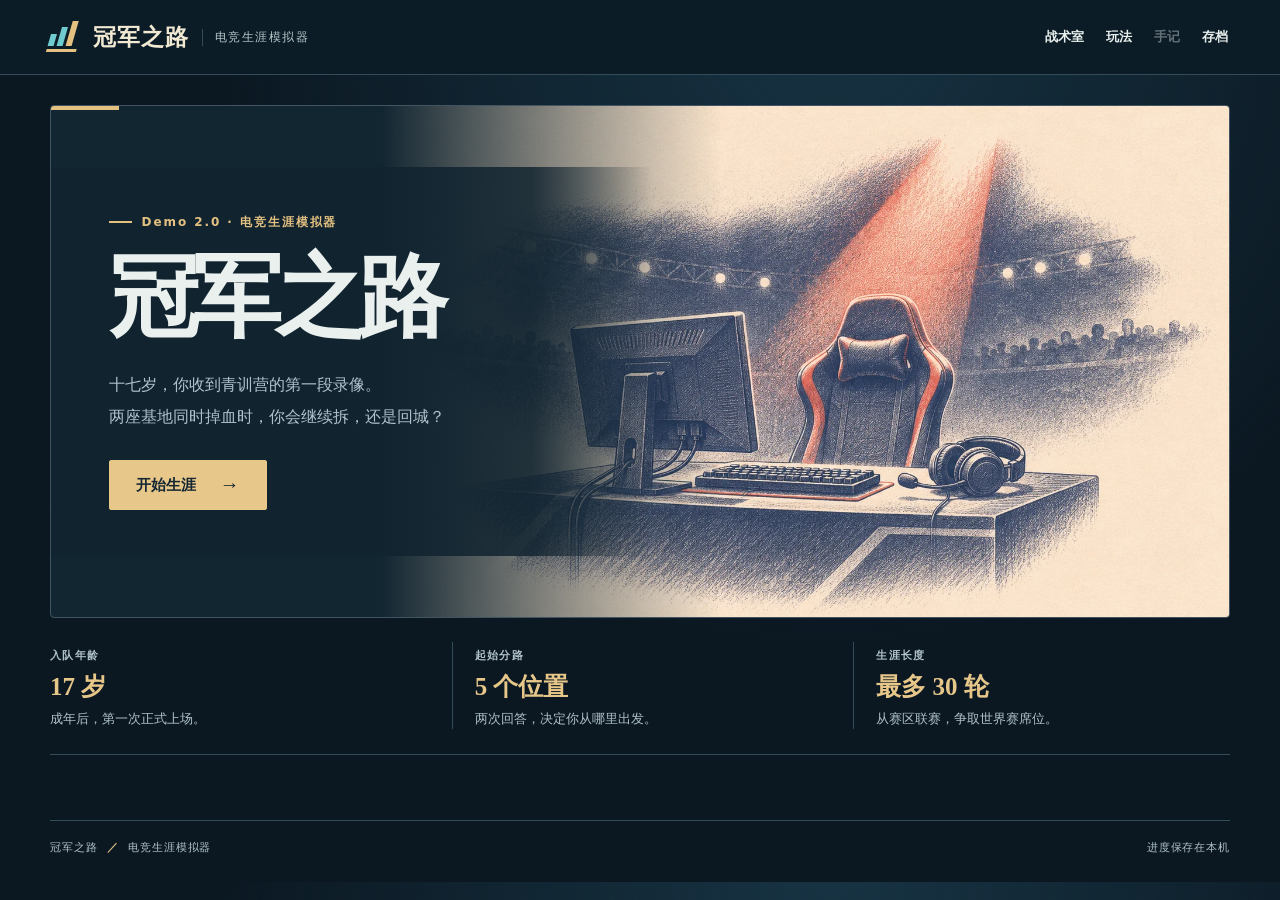
==== demo2/index.html @ 8b39cbb3 "Publish playable Demo 2.0 at /demo2/" ====
<!doctype html>
<html lang="zh-Hans">
<head>
<meta charset="utf-8">
<meta name="viewport" content="width=device-width,initial-scale=1">
<link rel="icon" href="data:image/svg+xml,%3Csvg xmlns='http://www.w3.org/2000/svg' viewBox='0 0 40 40'%3E%3Crect width='40' height='40' rx='8' fill='%2312232f'/%3E%3Cpath d='M6 30l4-11h5l-4 11zm10 0 6-18h5l-6 18z' fill='%237dd5d5'/%3E%3Cpath d='m25 30 8-24h5l-8 24z' fill='%23ecc88a'/%3E%3C/svg%3E">
<meta name="theme-color" content="#101c2a">
<title>冠军之路 Demo 2.0 · 电竞生涯模拟器</title>
<meta name="description" content="十七岁加入青训，从第一场试训打到世界赛。手机打开即可开始你的电竞生涯。">
<link rel="stylesheet" href="app-93e7c6ba1164.css">
</head>
<body>
<header class="mast"><div class="mast-inner">
 <div class="brand"><span class="mark" aria-hidden="true"><i></i><i></i><i></i></span><span>冠军之路</span><span class="brand-sub">电竞生涯模拟器</span></div>
 <nav aria-label="游戏工具"><button id="labBtn" class="nav-btn">战术室</button><button id="helpBtn" class="nav-btn">玩法</button><button id="journalBtn" class="nav-btn" disabled>手记</button><button id="fileBtn" class="nav-btn">存档</button></nav>
</div></header>
<main id="app"></main>
<footer><span>冠军之路 <b>／</b> 电竞生涯模拟器</span><span>进度保存在本机</span></footer>
<dialog id="modal"><div class="modal-head"><h2 id="modalTitle"></h2><button id="closeModal" aria-label="关闭窗口">×</button></div><div id="modalBody"></div></dialog>
<input id="loadFile" type="file" accept=".json,application/json" hidden>

<script src="game-a898cfb5c86a.js"></script>
</body>
</html>
---- demo2/app-93e7c6ba1164.css ----
*{box-sizing:border-box}
:root{--ink:#242f46;--muted:#59606a;--red:#a63e2d;--paper:#faf3e6;--line:#c8bcaa;--blue:#28354d;--serif:"Songti SC","Noto Serif CJK SC","STSong","SimSun",serif;--sans:"Microsoft YaHei","PingFang SC",system-ui,sans-serif}
body{margin:0;color:var(--ink);background-color:#f6efdf;background-image:repeating-linear-gradient(11deg,transparent 0 3px,#865d3304 3px 4px),radial-gradient(ellipse at 70% 5%,#fff9ed 0%,transparent 70%);font-family:var(--sans);font-size:15px;line-height:1.65}
button,select,input{font:inherit;color:inherit}
button{cursor:pointer}
button:focus-visible,select:focus-visible,summary:focus-visible{outline:3px solid #bd533d;outline-offset:4px}
button:disabled{opacity:.4;cursor:default}
.mast{border-bottom:1px solid var(--ink)}
.mast-inner,main,footer{max-width:1280px;margin:0 auto;width:calc(100% - 100px)}
.mast-inner{height:74px;display:flex;align-items:center;justify-content:space-between;gap:20px}
.brand,nav{display:flex;align-items:center}
.brand{gap:13px;font: bold 23px var(--serif);letter-spacing:.04em}
.brand-sub{border-left:1px solid var(--line);padding-left:12px;font:12px var(--sans);color:var(--muted);letter-spacing:.13em}
.mark{display:flex;align-items:flex-end;gap:3px;transform:skew(-16deg);width:30px;height:29px;padding-bottom:3px;border-bottom:3px solid var(--red)}
.mark i{width:6px;background:var(--ink);height:12px}.mark i:nth-child(2){height:19px}.mark i:last-child{height:25px;background:var(--red)}
nav{gap:18px}.nav-btn,.text-btn{background:none;border:0;font-weight:600;padding:7px 2px}.nav-btn{font-size:13px}.nav-btn:hover:not(:disabled),.text-btn:hover{color:var(--red)}
main{min-height:calc(100vh - 155px);padding:30px 0 36px}
footer{border-top:1px solid var(--line);padding:18px 0 25px;display:flex;align-items:center;justify-content:space-between;font-size:11px;color:var(--muted);letter-spacing:.08em}footer b{color:var(--red);margin:0 5px}
.hero{position:relative;isolation:isolate;overflow:hidden;border:1px solid #a5947b;min-height:clamp(475px,57vh,660px);display:grid;align-items:center;background:var(--paper)}
.hero:before,.cover-line:before{content:"";position:absolute;z-index:2;top:0;left:0;width:68px;height:4px;background:var(--red)}
.hero-art{position:absolute;inset:0 0 0 auto;width:72%;height:100%;object-fit:cover;object-position:50% 55%;z-index:-1;mix-blend-mode:multiply;mask-image:linear-gradient(90deg,transparent 0%,#000 23%);}
.hero-words{padding:46px clamp(24px,4.5vw,72px);width:51%;position:relative}
.kicker{font-size:12px;font-weight:700;letter-spacing:.16em;color:var(--red);display:flex;align-items:center;gap:10px;margin:0 0 14px}.kicker:before{content:"";height:2px;width:23px;background:currentColor}
h1,h2,h3,p{margin:0}h1,h2,h3{font-family:var(--serif)}
.hero h1{font-size:clamp(62px,7vw,105px);font-weight:900;letter-spacing:-.075em;line-height:1.15;margin:0 0 20px;white-space:nowrap}
.lede{font-size:16px;line-height:1.95;max-width:29em;color:#424950}
.primary,.secondary{display:inline-flex;align-items:center;justify-content:center;gap:24px;padding:12px 20px;border:1px solid var(--red);background:var(--red);color:#fffaf0;font-weight:bold;min-height:46px;border-radius:2px}
.primary:hover{background:#8e3325}.secondary{background:transparent;border-color:var(--line);color:var(--ink)}.secondary:hover{background:#ebe1cf}
.arrow{font:normal 1.3em/1 Georgia,serif}.hero .primary{margin-top:28px;min-width:158px}
.overview{display:grid;grid-template-columns:repeat(3,1fr);border-bottom:1px solid var(--line);padding:24px 0 25px;gap:25px}
.overview>div{border-left:1px solid var(--line);padding-left:22px}.overview>div:first-child{padding-left:0;border:0}
.overview small,.mini{font-size:11px;font-weight:650;letter-spacing:.12em;color:var(--muted)}
.overview strong{display:block;font:700 25px var(--serif);margin:3px 0 5px}.overview p{font-size:13px;color:var(--muted)}
.setup,.ending{position:relative;background:var(--paper);border:1px solid var(--line);padding:clamp(23px,4vw,52px)}
.setup{max-width:970px;margin:0 auto}.setup h1,.ending h1{font-size:clamp(32px,4vw,55px);line-height:1.22}.intro{color:var(--muted);margin-top:8px}
.form-area{display:grid;grid-template-columns:1fr 1.15fr;gap:36px;margin:29px 0}.field-title{font-size:18px;margin-bottom:10px}
.portraits{display:grid;grid-template-columns:1fr 1fr;gap:10px}
.portrait-choice,.origin-choice,.menu-list button{border:1px solid var(--line);background:#fbf6ec;text-align:left;border-radius:2px}
.portrait-choice{overflow:hidden;padding:0 0 7px;text-align:center;font-size:14px;font-weight:bold}.portrait-choice img{width:100%;height:160px;object-fit:cover;object-position:50% 30%;mix-blend-mode:multiply;display:block;margin-bottom:5px}
button[aria-pressed=true]{border:2px solid var(--red);background:#f6e8d7}
.origins{display:grid;gap:7px}.origin-choice{padding:8px 13px;display:flex;justify-content:space-between;align-items:center;gap:6px}.origin-choice small{font-size:11px;color:var(--muted)}.origin-desc{font-size:13px;margin-top:9px;color:var(--muted)}
.action-row{display:flex;align-items:center;justify-content:space-between;gap:15px;margin-top:20px}.action-group{display:flex;gap:10px;flex-wrap:wrap}
.game-top{display:flex;justify-content:space-between;align-items:center;gap:12px;margin-bottom:16px}.chapter-tag{font-size:13px;font-weight:bold;letter-spacing:.12em;color:var(--red)}.round{font-size:13px;color:var(--muted);font-variant-numeric:tabular-nums}
.progress{height:3px;background:#d8cebd;margin-bottom:20px}.progress i{display:block;background:var(--red);height:100%}
.game-grid{display:grid;grid-template-columns:minmax(0,1fr) 270px;gap:22px;align-items:start}
.story,.file-card,.receipt{border:1px solid var(--line);background:var(--paper)}
.scene-head{display:grid;grid-template-columns:1.25fr 1fr;align-items:stretch;min-height:166px;border-bottom:1px solid var(--line);overflow:hidden}
.scene-heading{padding:clamp(18px,2.4vw,33px);align-self:center}
.scene-head h1,.receipt h1{font-size:clamp(27px,3.2vw,46px);letter-spacing:-.045em;line-height:1.24}
.scene-head img{width:100%;height:100%;min-height:155px;max-height:210px;object-fit:cover;mix-blend-mode:multiply;mask-image:linear-gradient(90deg,transparent 0%,#000 13%)}
.scene-head .kicker{margin-bottom:8px}.story-inner,.receipt{padding:clamp(17px,2.4vw,32px)}
.body-copy{font-size:16px;line-height:1.86;white-space:pre-line}.routine{margin:13px 0 0;border-left:2px solid var(--line);padding-left:10px;color:var(--muted);font-size:12px}
.choices{display:grid;gap:9px;margin-top:20px}.choice{display:grid;grid-template-columns:minmax(0,1fr) auto;align-items:center;text-align:left;gap:14px;padding:12px 15px;border:1px solid var(--line);border-left:3px solid #9f9a91;border-radius:2px;background:#fffaf0;min-height:58px}.choice:hover{border-color:var(--red);background:#f8ecdd}.choice strong{display:block;font-size:16px}.choice small{display:block;color:var(--muted);font-size:12px;font-weight:400;margin-top:2px}.choice .odds{font-size:12px;font-weight:700;color:var(--red);white-space:nowrap}.choice .arrow{color:var(--muted)}.chance-detail{font-size:11px!important;color:#736052!important}
.file-card{position:relative;overflow:hidden}.file-title{display:flex;align-items:center;justify-content:space-between;padding:11px 17px;background:var(--blue);color:#fff7e9}.file-title h2{font:700 16px var(--serif)}.file-title span{font-size:12px}
.profile-art{position:relative;height:157px;overflow:hidden;border-bottom:1px solid var(--line);background:linear-gradient(120deg,#eadbc3,#f9f1e4)}.profile-art img{width:100%;height:100%;object-fit:contain;mix-blend-mode:multiply}.badge-team{position:absolute;left:12px;bottom:9px;background:var(--paper);border:1px solid var(--line);padding:2px 6px;font-size:11px}
.file-content{padding:13px 16px 16px}.file-label{font-size:12px;color:var(--muted);margin-bottom:9px}.stats{display:grid;grid-template-columns:1fr 1fr;gap:11px 15px}.stat-label{display:flex;justify-content:space-between;align-items:baseline;gap:8px;font-size:13px}.stat-label b{font:700 18px Georgia,serif}.stat-line{height:4px;margin-top:4px;background:#ded4c4}.stat-line i{display:block;height:100%;background:#475973}.stat:nth-child(4) .stat-line i{background:#a14c37}
.file-link{margin-top:13px;width:100%;background:transparent;border:0;border-top:1px solid var(--line);padding:10px 0 0;text-align:left;font-size:12px;font-weight:bold}
.receipt{border-top:3px solid var(--red);min-height:325px}.receipt h1{margin:6px 0 16px}.receipt .body-copy{margin:12px 0}.delta{display:flex;flex-wrap:wrap;gap:6px}.delta span,.tag{display:inline-block;background:#e8e9dd;padding:3px 8px;color:#384d45;font-size:12px}.delta span.down{background:#f0dfd4;color:#883e32}.resolution{font-size:13px;color:var(--muted);margin:12px 0}.receipt .primary{margin-top:20px}
.ending{display:grid;grid-template-columns:minmax(0,1.4fr) 1fr;gap:30px}.ending-art{width:100%;height:100%;min-height:270px;max-height:520px;object-fit:contain;mix-blend-mode:multiply}.end-lede{margin:15px 0;line-height:1.8;font-size:17px}.end-stats{border-block:1px solid var(--line);display:flex;gap:12px 22px;flex-wrap:wrap;padding:12px 0;margin:19px 0}.end-attributes{margin:0 0 20px}.end-attributes .stats{grid-template-columns:repeat(4,1fr)}.end-stats b{font-weight:700}.end-stats span{font-size:13px}
.timeline{border-left:2px solid var(--line);padding-left:18px;margin:13px 0}.timeline p{margin:11px 0;font-size:13px;color:var(--muted)}.timeline strong{color:var(--ink)}
dialog{max-width:min(640px,calc(100% - 24px));width:620px;max-height:85dvh;overflow:auto;background:var(--paper);color:var(--ink);border:1px solid var(--ink);padding:0;box-shadow:0 14px 60px #20283e30}
dialog::backdrop{background:#17203580}.modal-head{display:flex;justify-content:space-between;align-items:center;padding:12px 21px;border-bottom:1px solid var(--line);position:sticky;top:0;background:var(--paper);z-index:1}.modal-head h2{font-size:22px}.modal-head button{font-size:23px;line-height:1;background:none;border:0;padding:4px 8px}#modalBody{padding:20px}#modalBody p{margin:0 0 12px}#modalBody h3{font-size:18px;margin:16px 0 4px}#modalBody h3:first-child{margin-top:0}
.menu-list{display:grid;gap:8px}.menu-list button{padding:11px 14px}.menu-list button:hover{border-color:var(--red)}.menu-list small{display:block;color:var(--muted)}
.logs{display:grid;gap:10px}.log{border-bottom:1px solid var(--line);padding:0 0 12px}.log summary{cursor:pointer;font-weight:700}.log summary small{font-size:11px;color:var(--red);padding-right:8px}.log p{font-size:14px;margin:6px 0!important}.log .auto{color:var(--muted);font-size:12px}.save-warning{background:#f2d9c5;color:#723725;padding:8px 14px;font-size:13px;border:1px solid #bb8c6a;margin:8px 0}.empty{color:var(--muted)}
@media(max-width:960px){.mast-inner,main,footer{width:calc(100% - 48px)}.game-grid{grid-template-columns:minmax(0,1fr) 211px;gap:14px}.hero-words{width:56%}.form-area{gap:18px}.scene-head{grid-template-columns:1.15fr .8fr}.overview{gap:16px}}
@media(max-width:700px){.mast-inner,main,footer{width:calc(100% - 28px)}.mast-inner{height:60px;gap:9px}.brand{font-size:19px;gap:9px}.brand-sub{display:none}.mark{transform:scale(.85) skew(-16deg);margin-right:-3px}.nav-btn{font-size:12px}nav{gap:11px}main{padding:16px 0 26px}.hero{display:block;min-height:0;padding-top:clamp(190px,56vw,315px)}.hero-art{inset:0 0 auto;width:100%;height:clamp(220px,66vw,360px);object-position:50% 52%;mask-image:linear-gradient(180deg,#000 74%,transparent 100%)}.hero-words{width:100%;padding:10px 22px 27px}.hero h1{font-size:clamp(48px,13vw,75px);margin-bottom:10px}.hero .kicker{margin:0 0 6px}.lede{font-size:14px;max-width:32em}.hero .primary{margin-top:16px}.overview{padding:16px 0;gap:7px}.overview>div{padding-left:9px}.overview strong{font-size:19px}.overview p{font-size:11px}.overview small{font-size:10px}footer{font-size:10px}
.form-area{grid-template-columns:1fr;gap:18px;margin:16px 0}.portrait-choice img{height:99px;object-fit:contain}.action-row{align-items:flex-end}.game-grid{display:flex;flex-direction:column;gap:15px}.game-grid>*{width:100%}.file-card{display:grid;grid-template-columns:95px 1fr}.file-title{grid-column:1/-1;padding:6px 12px}.profile-art{height:auto;min-height:108px;border-bottom:0;border-right:1px solid var(--line)}.file-content{padding:7px 11px}.file-label{margin-bottom:3px}.stats{gap:5px 10px}.file-link{margin-top:7px;padding-top:4px}.game-top{margin-bottom:8px}.progress{margin-bottom:12px}.scene-head{min-height:109px;grid-template-columns:1.3fr .8fr}.scene-head img{min-height:110px;max-height:150px}.scene-head h1{font-size:26px}.scene-heading{padding:15px}.scene-head .kicker{font-size:10px;margin-bottom:5px}.body-copy{font-size:15px}.choices{gap:7px;margin-top:15px}.choice{padding:10px;gap:6px}.choice strong{font-size:15px}.choice small{line-height:1.55}.badge-team{left:3px;bottom:3px;max-width:95%;font-size:10px}.ending{grid-template-columns:1fr;gap:12px}.ending-art{max-height:205px;min-height:0;grid-row:1}.ending .action-group{gap:8px}.primary,.secondary{padding:10px 15px}.round{font-size:12px}.kicker{font-size:11px}}
@media(prefers-reduced-motion:no-preference){button{transition:background-color .14s,border-color .14s}}

.finances,.honors{display:grid;grid-template-columns:1fr 1fr;gap:12px;margin-top:15px;padding-top:11px;border-top:1px solid var(--line)}
.finances small{display:block;color:var(--muted);font-size:11px}.finances b{font:700 21px var(--serif)}.finances em{font:normal 11px var(--sans)}.cashline{font-size:11px;color:var(--muted);margin-top:4px}.honors{margin-top:8px;padding-top:8px;font-size:12px}.honors b{margin-left:5px;color:#805620}
.passage{padding:0 0 12px;margin-bottom:13px;border-bottom:1px solid var(--line);font-size:13px;color:var(--muted);line-height:1.75}.passage b{font-weight:600;color:var(--red);margin-right:10px}
.choice{grid-template-columns:minmax(0,1fr) minmax(60px,auto)}.choice.has-sign{grid-template-columns:38px minmax(0,1fr) minmax(60px,auto);gap:12px}.choice .odds{font-size:18px;align-self:center;text-align:right;line-height:1.1;font-family:Georgia,var(--serif)}.choice .odds small{font:10px var(--sans);color:#776a5b;margin-top:5px}.choice:disabled{opacity:1;color:#6b6b66;border-color:#d8cebd;background:#f3eee4;cursor:default}.choice.chosen{background:#fcf2df;border-color:#ad705a;border-left-color:var(--red);color:var(--ink)}.choice.chosen .odds{color:var(--red)}
.action-sign{width:36px;height:36px;display:grid;place-items:center;border-radius:7px;background:#e6e2d7;color:#34435c;border:1px solid #c1b8a7}.action-sign svg{width:24px;height:24px;fill:none;stroke:currentColor;stroke-linejoin:round;stroke-linecap:round;stroke-width:1.7}.action-sign.flash,.action-sign.arrow{color:#8d5711;background:#f7df9c;border-color:#d8bb75}.action-sign.flash svg,.action-sign.cleanse svg{fill:currentColor;stroke-width:.6}.action-sign.cleanse{background:#cfe3e1;color:#236368;border-color:#9fbab9}.action-sign.contract{background:#efdac5;color:#79533a}
.inline-result{position:relative;margin-top:18px;padding:18px 20px;border-left:3px solid var(--red);background:#f1e5d5;outline:none;display:grid;gap:12px;scroll-margin:12px}.inline-result:has(.result-art){grid-template-columns:minmax(0,1.4fr) minmax(100px,1fr)}.inline-result .kicker{margin:0 0 6px}.inline-result .delta{margin-top:8px}.inline-result .body-copy{font-size:15px}.result-art{width:100%;height:auto;max-height:205px;align-self:center;object-fit:contain;border-radius:2px}.roll-line,.money-result{display:block;font-size:12px;color:#625243;margin-top:6px}.result-next{grid-column:1/-1}.world-win{background:#f8ead0;border-left-color:#b1862d}.end-attributes .finances{max-width:330px}
@media(max-width:700px){.choice.has-sign{grid-template-columns:28px minmax(0,1fr) 56px;gap:7px}.action-sign{width:28px;height:28px;border-radius:5px}.action-sign svg{width:19px;height:19px}.choice .odds{font-size:16px}.inline-result:has(.result-art){grid-template-columns:1fr}.result-art{max-height:170px}.inline-result{padding:13px}.honors,.finances{margin-top:7px;padding-top:7px}.profile-art{align-self:stretch}.finances b{font-size:16px}}
@media(prefers-reduced-motion:no-preference){.inline-result{animation:ink-in .28s ease-out}.choice.chosen .action-sign{animation:stamp-in .25s ease-out}.world-win .result-art{animation:gold-in .55s ease-out}@keyframes ink-in{from{opacity:.2;transform:translateY(-5px)}to{opacity:1;transform:none}}@keyframes stamp-in{from{transform:scale(1.15)}to{transform:scale(1)}}@keyframes gold-in{from{filter:brightness(1.28)}to{filter:brightness(1)}}}
.story-column{min-width:0}.recent-pages{margin:15px 0 0;padding:12px 16px;border-left:2px solid var(--line);color:var(--muted)}.recent-pages h2{font:700 14px var(--serif);margin:0 0 5px;color:var(--ink)}.recent-pages summary{cursor:pointer;font-size:13px}.recent-pages summary small{margin-right:8px;color:var(--red)}.recent-pages p{font-size:13px;padding:5px 0 7px}
.odds-notes{margin-top:10px;color:var(--muted);font-size:12px}.odds-notes summary{cursor:pointer}.odds-notes p{margin:4px 0}.odds-notes b{font-weight:600}
.result-pictures{align-self:center;min-width:0}.result-pictures .result-art{display:block}.result-pictures details{font-size:12px;color:var(--muted);margin-top:5px}.result-pictures summary{cursor:pointer}.rain-panorama{display:block;width:100%;height:auto;margin-top:6px;border-radius:2px}

.live-grid{align-items:start;column-gap:26px}.live-grid .file-card{position:sticky;top:14px;overflow:visible}.file-card{background:#f9f2e5}.career-feed{min-width:0;position:relative;padding-left:20px;border-left:2px solid #c9bba4}.carry,.radio,.next-decision{position:relative}.carry:before,.radio:before,.next-decision:before{position:absolute;content:"";width:9px;height:9px;border:2px solid var(--red);border-radius:50%;background:var(--paper);left:-27px;top:16px}.carry{padding:10px 0 15px;border-bottom:1px solid var(--line)}.carry-meta,.radio-head{display:flex;align-items:center;gap:10px}.carry-meta{justify-content:space-between;color:var(--muted);font-size:11px;margin-bottom:9px}.carry-meta span:first-child{color:var(--red);font-weight:700}.carry-layout{display:grid;grid-template-columns:minmax(0,1fr) minmax(135px,34%);align-items:start;gap:16px}.carry-layout:not(:has(figure,img)){display:block}.carry h2{font:700 clamp(23px,3vw,35px)/1.2 var(--serif);margin-bottom:8px;letter-spacing:-.035em}.carry p{font-size:15px;line-height:1.8}.carry .delta{margin-top:8px}.carry .roll-line{font-size:11px}
.film-print{margin:0;padding:6px;background:#fffaf0;border:1px solid #d4c6ae;box-shadow:0 2px 5px #4a332012;min-width:0}.film-print img{width:100%;height:auto;display:block;aspect-ratio:3/2;object-fit:cover}.film-print figcaption{padding:5px 3px 2px}.film-print figcaption strong{display:block;font:700 14px var(--serif)}.film-print figcaption span{display:block;font-size:11px;line-height:1.5;color:var(--muted)}.frame-link,.skip-play,.pace-link{font-size:12px;font-weight:600;background:none;border:0;color:var(--red);padding:4px 0}.frame-link{margin-top:5px}.legacy-still{width:100%;max-height:170px;object-fit:contain}.radio{padding:13px 0 8px}.radio-head h2{font:700 14px var(--sans)}.onair{width:7px;height:7px;border-radius:50%;background:var(--red)}.skip-play{margin-left:auto}.messages{display:grid;gap:7px;margin-top:8px}.speech{display:flex;align-items:start;gap:10px}.speaker{color:var(--ink);font-size:12px;min-width:40px;font-weight:700;padding-top:3px}.speaker small{display:block;color:var(--muted);font-size:10px;font-weight:normal}.bubble{font-size:13px;background:#ebe6da;border-radius:1px 10px 10px 10px;padding:6px 11px;max-width:92%}.bubble .delta{display:inline-flex;margin-left:6px}.bubble .delta span{padding:0 4px;font-size:10px}.next-decision{padding:15px 20px 18px;margin-top:10px;background:var(--paper);border:1px solid var(--line)}.next-decision:before{left:-28px}.next-decision h1{font-size:clamp(26px,3.2vw,42px);line-height:1.2;letter-spacing:-.045em}.next-decision .kicker{margin-bottom:4px}.decision-copy{display:flex;gap:16px;align-items:center;margin-top:12px}.decision-copy .body-copy{flex:1;min-width:0;font-size:15px;line-height:1.75}.decision-frame{width:min(28%,175px);max-height:115px;object-fit:cover;object-position:center 37%;border:1px solid var(--line)}.next-decision .choices{margin-top:14px}.next-decision.soon,.speech.soon{display:none}.pace-box{display:flex;gap:10px;align-items:center;justify-content:space-between;margin-top:9px;border-top:1px solid var(--line);padding-top:6px}.pace-link{color:var(--muted)}.pace-box button{font-size:12px}
[data-meter]{position:relative;display:inline-block;font-variant-numeric:tabular-nums}.stat-label b,.finances b,.honors span,.cashline,.end-stats span{position:relative}.meter-change{position:absolute;left:100%;top:-5px;color:#246144;background:#ecf5da;font:700 12px var(--sans);border-radius:3px;padding:0 3px;z-index:3;pointer-events:none}.meter-change.negative{background:#f5ddce;color:#9a3a28}.album-grid{display:grid;grid-template-columns:repeat(2,minmax(0,1fr));gap:12px}.album-grid small,.album-count{font-size:12px;color:var(--muted)}.final-desk>.carry{margin:0 0 16px;padding:16px 22px;border:1px solid var(--line);background:var(--paper)}.final-desk>.carry:before{display:none}.final-desk .ending-art{max-height:480px;min-height:0;height:auto;object-fit:contain;align-self:start;mix-blend-mode:normal}.final-desk .carry-layout{grid-template-columns:minmax(0,1fr) minmax(125px,200px)}
@media(min-width:701px){.live-grid .file-card .stats{padding-right:7px}.live-grid .file-content{padding-right:22px}}
@media(max-width:700px){.live-grid{display:flex;gap:8px}.career-feed{padding-left:12px}.carry:before,.radio:before,.next-decision:before{left:-19px;width:7px;height:7px}.next-decision:before{left:-20px}.live-grid .file-card{position:sticky;top:0;z-index:5;order:-1;display:block;background:#f9f2e5;box-shadow:0 2px 4px #55462a18}.live-grid .file-title,.live-grid .profile-art,.live-grid .file-label,.live-grid .honors,.live-grid .cashline,.live-grid .file-link{display:none}.live-grid .file-content{padding:6px 12px}.live-grid .stats{grid-template-columns:repeat(4,minmax(0,1fr));gap:10px}.live-grid .stat-label{font-size:11px;gap:0}.live-grid .stat-label b{font-size:16px}.live-grid .finances{display:flex;gap:12px;border:0;margin:3px 0 0;padding:0}.live-grid .finances div{display:flex;gap:5px;align-items:baseline}.live-grid .finances small{font-size:10px}.live-grid .finances b{font-size:12px}.live-grid .pace-box{position:absolute;right:7px;bottom:5px;border:0;margin:0;padding:0}.live-grid .pace-box button{font-size:10px}.carry-layout{grid-template-columns:minmax(0,1fr) minmax(70px,27%);gap:8px}.film-print{padding:3px}.carry .film-print figcaption span{display:none}.carry .film-print figcaption strong{font-size:10px}.carry p{font-size:14px}.radio{padding:9px 0 3px}.next-decision{padding:13px 12px}.decision-copy{display:block}.decision-frame{display:none}.next-decision h1{font-size:25px}.album-grid{gap:7px}.final-desk .carry-layout{grid-template-columns:1fr 80px}.meter-change{left:auto;right:0;top:-8px;font-size:10px}}
@media(prefers-reduced-motion:no-preference){.carry{animation:folio .36s ease-out}.speech:not(.soon){animation:bubbleIn .3s ease-out}.next-decision:not(.soon){animation:folio .34s ease-out}.meter-change{animation:tally .82s ease-out forwards}.onair{animation:lamp 1.6s ease-in-out infinite}.stat-line i{transition:width .12s linear}@keyframes folio{from{transform:translateY(5px)}to{opacity:1;transform:none}}@keyframes bubbleIn{from{opacity:.66;transform:translateX(-6px)}to{opacity:1;transform:none}}@keyframes tally{0%{opacity:0;transform:translateY(4px)}20%,70%{opacity:1}100%{opacity:0;transform:translateY(-13px)}}@keyframes lamp{50%{opacity:.45}}}

.frame-strip{display:flex;gap:8px;margin:8px 0;flex-wrap:wrap}.frame-strip button{display:flex;align-items:center;gap:5px;background:#f8efdd;border:1px solid var(--line);padding:3px 7px 3px 3px;color:var(--ink);font-size:11px}.frame-strip img{width:45px;height:30px;object-fit:cover}
.photo-extra{color:var(--muted);font-size:11px;margin:4px 2px 0}.photo-extra summary{cursor:pointer}.photo-extra img{margin-top:4px}.progress i{transition:width .3s ease}@media(prefers-reduced-motion:reduce){.progress i{transition:none}}
:root{color-scheme:dark;--ink:#e9f0ee;--muted:#b0c2cb;--line:#344b59;--paper:#142633;--red:#e4c181;--blue:#1b4051;--serif:"Songti SC","Noto Serif CJK SC","SimSun",serif}
body{background:#0b1822;background-image:radial-gradient(ellipse at 65% 0,#173343 0,transparent 52%);color:var(--ink)}
.mast{background:#0c1c27;border-color:var(--line)}.brand{color:#f2e9d3}.brand-sub{color:#b6c6c9}.mark i{background:#6fcbd0}.mast-inner{gap:8px}.nav-btn{min-height:44px}a,.ref-mini{color:#85d6d9}.hero{background:#122632;border-color:#425461;border-radius:4px}.hero-art{mix-blend-mode:normal;mask-image:linear-gradient(90deg,transparent,#000 40%);object-position:60% 48%}.hero-words{background:linear-gradient(90deg,#10232ff5,#10232fd4 80%,transparent)}.hero .lede,.intro,.origin-desc,.body-copy,.end-lede,.choice small,.overview p,.log p{color:var(--muted)}.primary{color:#152733;background:#e8c78a;border-color:#e8c78a}.primary:hover{background:#f1dba8}.secondary:hover,.nav-btn:hover:not(:disabled){color:#f4d89b;background:#213947}.overview{border-color:var(--line)}.overview strong,.honors b{color:#e6c689}
.setup,.ending,.file-card,dialog,.menu-list button,.film-print,.next-decision,.final-desk>.carry{background:#142633;border-color:var(--line);color:var(--ink)}dialog{max-height:88dvh;width:min(680px,94vw);border-radius:8px}dialog::backdrop{background:#040b11bc}.modal-head{background:#152936;border-color:var(--line)}#closeModal{color:var(--ink)}.setup,.ending,.file-card,.next-decision{border-radius:6px}.portrait-choice,.origin-choice,.choice,.log,.frame-strip button{background:#192f3d;border-color:#3b5260;color:var(--ink)}.portrait-choice[aria-pressed=true],.origin-choice[aria-pressed=true],.choice:hover:not(:disabled){background:#284250;border-color:#d7b778;color:#fff4dc}.portrait-choice img,.profile-art img,.ending-art{mix-blend-mode:normal}.profile-art{background:#18303d}.badge-team{background:#112633;color:#e8d2a1}.stat-line,.progress{background:#344952}.stat-line i,.progress i{background:linear-gradient(90deg,#40aeb8,#89dad2)}.file-title,.file-content{background:transparent;color:var(--ink)}.finances{grid-template-columns:repeat(3,minmax(0,1fr));gap:7px}.finances b{font-family:var(--sans);font-size:15px}.file-label,.money-result,.roll-line,.small,.log .auto,.photo-extra{color:var(--muted)}
.career-feed{border-color:#345164}.decision-copy{display:block}.decision-copy .body-copy{font-size:16px;line-height:1.85;color:#d2dfe3;white-space:pre-line}.decision-frame{width:100%;max-height:295px;object-fit:contain;background:#12212a;display:block;margin:12px 0 0}.choice,.choice.has-sign{grid-template-columns:minmax(0,1fr) 18px;gap:12px;border-left:2px solid #427183;border-radius:4px;text-align:left;min-height:54px}.choice.has-sign{grid-template-columns:34px minmax(0,1fr) 18px}.choice .arrow{color:#d4b77e}.action-sign{background:#1c4352;border-color:#456775;color:#93dee0}.action-sign.flash,.action-sign.arrow,.action-sign.contract{background:#4b3f27;color:#efcf88;border-color:#776445}.action-sign.cleanse{background:#1b4d50;color:#a0e7dd;border-color:#387172}.choice:disabled{background:#20323c;border-color:#40505b;color:#bdc9cb}.bubble{background:#203a48}.delta span{background:#20483e;color:#a1e8ba}.delta .down{background:#4e3038;color:#ffbab1}.meter-change{color:#b7f3bb;background:#214d3b}.meter-change.negative{background:#613442;color:#ffdbd1}.careER-feed .film-print{box-shadow:none}.film-print figcaption span{color:#b5c5c9}.finances b,.stat-label b{font-variant-numeric:tabular-nums}.film-print img{object-fit:contain}.archIVE-beat,.archive-beat{padding:10px 0;border-top:1px solid var(--line)}.archive-beat h3{margin-bottom:6px}.archive-beat a{font-size:14px}.route-line,.board-title,.board-key,.lab-roles{display:flex;align-items:center;gap:10px;flex-wrap:wrap}.route-line{justify-content:space-between;font-size:13px;color:#a5dcde;margin-top:7px}.route-line button,.ref-mini,.lab-roles button,.lab-list button,.lab-out button{min-height:44px;border:1px solid var(--line);background:#192e3a;color:#c8e4e4;border-radius:4px;padding:5px 10px}.rift-board{margin:12px 0;background:#10232d;border:1px solid #3d5e67;padding:10px;border-radius:5px}.rift-board svg{width:100%;max-height:320px;display:block}.board-title{justify-content:space-between;margin-bottom:6px}.board-title strong{font-size:15px;color:#edcd8c}.board-title span,.board-key,.rift-board figcaption p{font-size:12px;color:var(--muted)}.board-key{padding-top:6px}.board-key span:nth-child(1){color:#dfbf7c}.board-key span:nth-child(2){color:#72d5de}.board-key span:nth-child(3){color:#f4a2a0}.route-chooser label{display:grid;gap:4px;font-size:13px;color:var(--muted)}.route-search{border:1px solid var(--line);background:#0e212c;border-radius:4px;padding:11px;color:var(--ink);width:100%}.route-cards,.lab-list,.lab-choices{display:grid;gap:8px;margin-top:10px}.route-entry{position:relative;border:1px solid var(--line);background:#192f3d;border-radius:4px}.route-entry .choice{width:100%;border:0}.ref-mini{margin:0 10px 7px;font-size:12px;min-height:36px}.route-entry[hidden]{display:none}.lab-roles .active{color:#142530;background:#e4c181}.lab-list button{display:grid;grid-template-columns:2em minmax(0,1fr);text-align:left;column-gap:10px}.lab-list button span{color:#e2c589}.lab-list button small{grid-column:2;color:var(--muted)}.lab-out{margin:8px 0}.teammates div{display:grid;grid-template-columns:3em 5em 1fr;gap:7px;padding:6px 0;border-bottom:1px solid var(--line)}.teammates small{color:var(--muted)}
@media(max-width:700px){body{font-size:15px}.mast-inner,main,footer{width:calc(100% - 24px)}.mast-inner{height:50px}.brand{font:700 18px var(--serif);gap:6px}.brand-sub{display:none}nav{gap:6px}.nav-btn{font-size:12px}.mast .mark{width:20px;height:20px;gap:2px}.mast .mark i{width:4px}.mast .mark i:last-child{height:18px}.mast .mark i:nth-child(2){height:15px}main{padding-top:12px}.hero{min-height:460px;display:flex;align-items:flex-end}.hero-art{width:100%;height:69%;inset:0 0 auto;object-fit:cover;mask-image:linear-gradient(180deg,#000 65%,transparent)}.hero-words{width:100%;background:none;padding:150px 18px 24px}.hero h1{font-size:50px}.hero .lede{color:#d5e2e4;font-size:15px}.hero .primary{margin-top:16px}.overview{gap:7px;padding:15px 0}.overview div{padding:0 6px}.overview p{font-size:12px}.career-feed{border:0;padding-left:0;width:100%}.carry:before,.radio:before,.next-decision:before{display:none}.live-grid{display:flex;flex-direction:column;align-items:stretch;gap:5px}.live-grid .file-card{background:#112632f7;border-color:#3c5762;box-shadow:0 3px 12px #09121888}.live-grid .file-content{padding:5px 9px}.live-grid .finances{display:flex;gap:10px;padding-right:0}.live-grid .finances div:nth-child(n+4){display:none}.live-grid .finances small{font-size:10px}.live-grid .pace-box{position:static;justify-content:flex-end;gap:9px;border-top:1px solid #2b4351;margin-top:3px}.live-grid .pace-link{padding:2px 3px;min-height:24px;font-size:11px}.live-grid .stat-label b{font-size:16px}.next-decision{padding:14px}.next-decision h1{font-size:26px;letter-spacing:0}.choice,.choice.has-sign{gap:8px;padding:10px 9px}.decision-frame{display:block;width:100%;max-height:260px}.carry-layout,.final-desk .carry-layout{display:flex;flex-direction:column;gap:8px}.carry-layout figure,.carry-layout .legacy-still{width:100%}.carry p,.carry .film-print figcaption strong{font-size:15px}.carry .film-print figcaption span{display:block;font-size:12px}.album-grid{grid-template-columns:1fr}.final-desk>.carry{padding:12px}.route-line button{font-size:12px}.action-sign{width:31px;height:31px}.rift-board{padding:7px}.speaker{min-width:43px}.bubble{font-size:14px}.pace-link:focus-visible,.ref-mini:focus-visible{outline:2px solid #f4ce89}.end-attributes .finances{max-width:100%}footer{gap:6px;letter-spacing:0}.decision-copy .body-copy{font-size:16px}}
@media(max-width:350px){.mast-inner,main,footer{width:calc(100% - 16px)}nav{gap:3px}.brand{font-size:16px}.next-decision{padding:10px}.live-grid .stats{gap:5px}.hero h1{font-size:43px}}
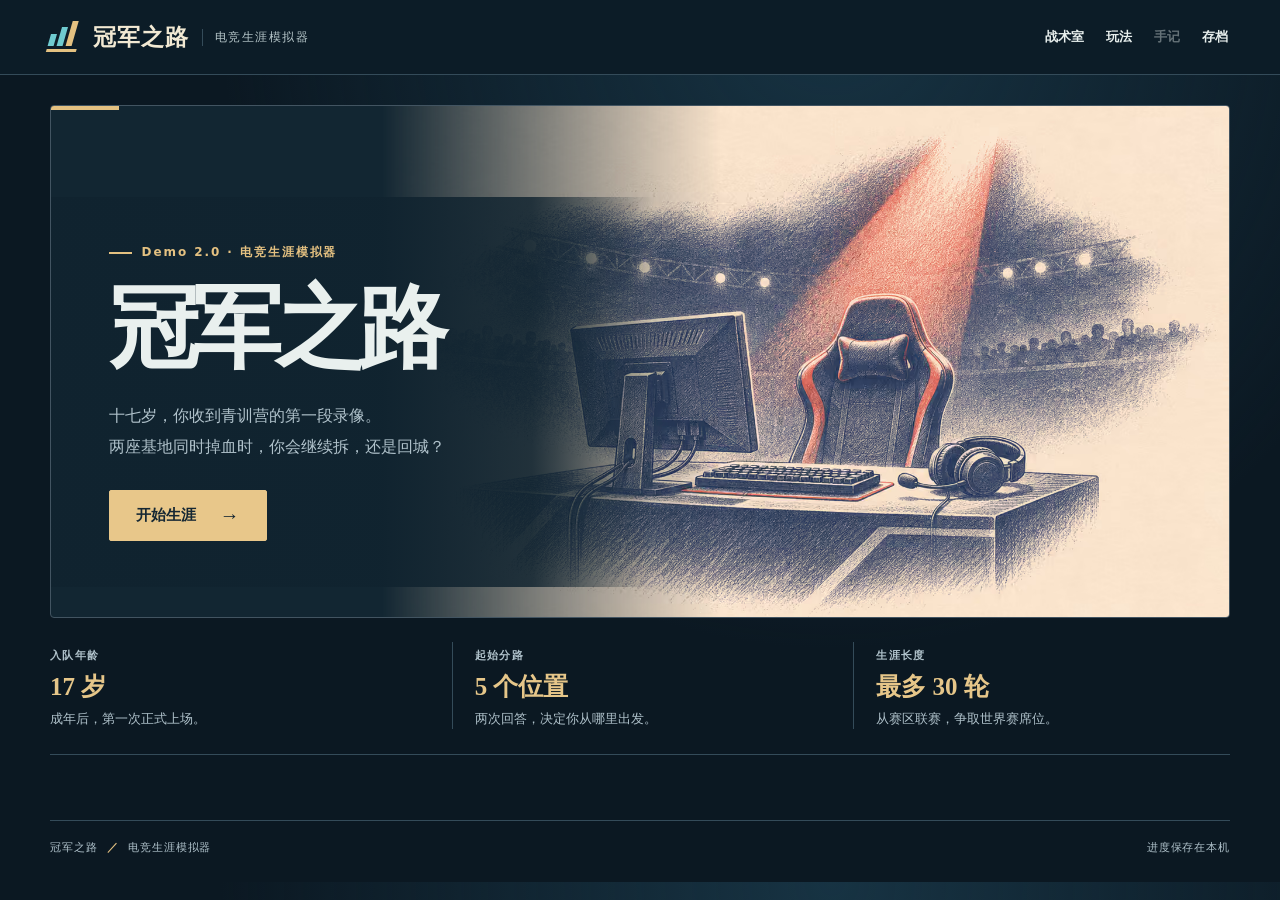
==== commit 261c0cf9: "Load full-size Demo 2.0 portraits earlier with lighter image formats" ====
--- a/demo2/index.html
+++ b/demo2/index.html
@@ -8,8 +8,13 @@
 <title>冠军之路 Demo 2.0 · 电竞生涯模拟器</title>
 <meta name="description" content="十七岁加入青训，从第一场试训打到世界赛。手机打开即可开始你的电竞生涯。">
 <link rel="stylesheet" href="app-93e7c6ba1164.css">
+<style>.game-picture{display:contents}</style>
 </head>
 <body>
+<template id="initial-art"><div hidden aria-hidden="true"><picture><source type="image/avif" srcset="media/cover.avif?v=8fdb4dc0c545"><img loading="eager" fetchpriority="high" src="media/cover.webp?v=8fdb4dc0c545" alt=""></picture>
+<picture><source type="image/avif" srcset="media/stages-m_rookie.avif?v=4bdd67420d48"><img loading="eager" fetchpriority="low" src="media/stages-m_rookie.webp?v=4bdd67420d48" alt=""></picture>
+<picture><source type="image/avif" srcset="media/stages-f_rookie.avif?v=0ed96b142d1e"><img loading="eager" fetchpriority="low" src="media/stages-f_rookie.webp?v=0ed96b142d1e" alt=""></picture></div></template>
+<script>{const t=document.getElementById("initial-art");t.replaceWith(t.content);}</script>
 <header class="mast"><div class="mast-inner">
  <div class="brand"><span class="mark" aria-hidden="true"><i></i><i></i><i></i></span><span>冠军之路</span><span class="brand-sub">电竞生涯模拟器</span></div>
  <nav aria-label="游戏工具"><button id="labBtn" class="nav-btn">战术室</button><button id="helpBtn" class="nav-btn">玩法</button><button id="journalBtn" class="nav-btn" disabled>手记</button><button id="fileBtn" class="nav-btn">存档</button></nav>
@@ -19,6 +24,6 @@
 <dialog id="modal"><div class="modal-head"><h2 id="modalTitle"></h2><button id="closeModal" aria-label="关闭窗口">×</button></div><div id="modalBody"></div></dialog>
 <input id="loadFile" type="file" accept=".json,application/json" hidden>
 
-<script src="game-a898cfb5c86a.js"></script>
+<script src="game-9449de1b735b.js"></script>
 </body>
 </html>
